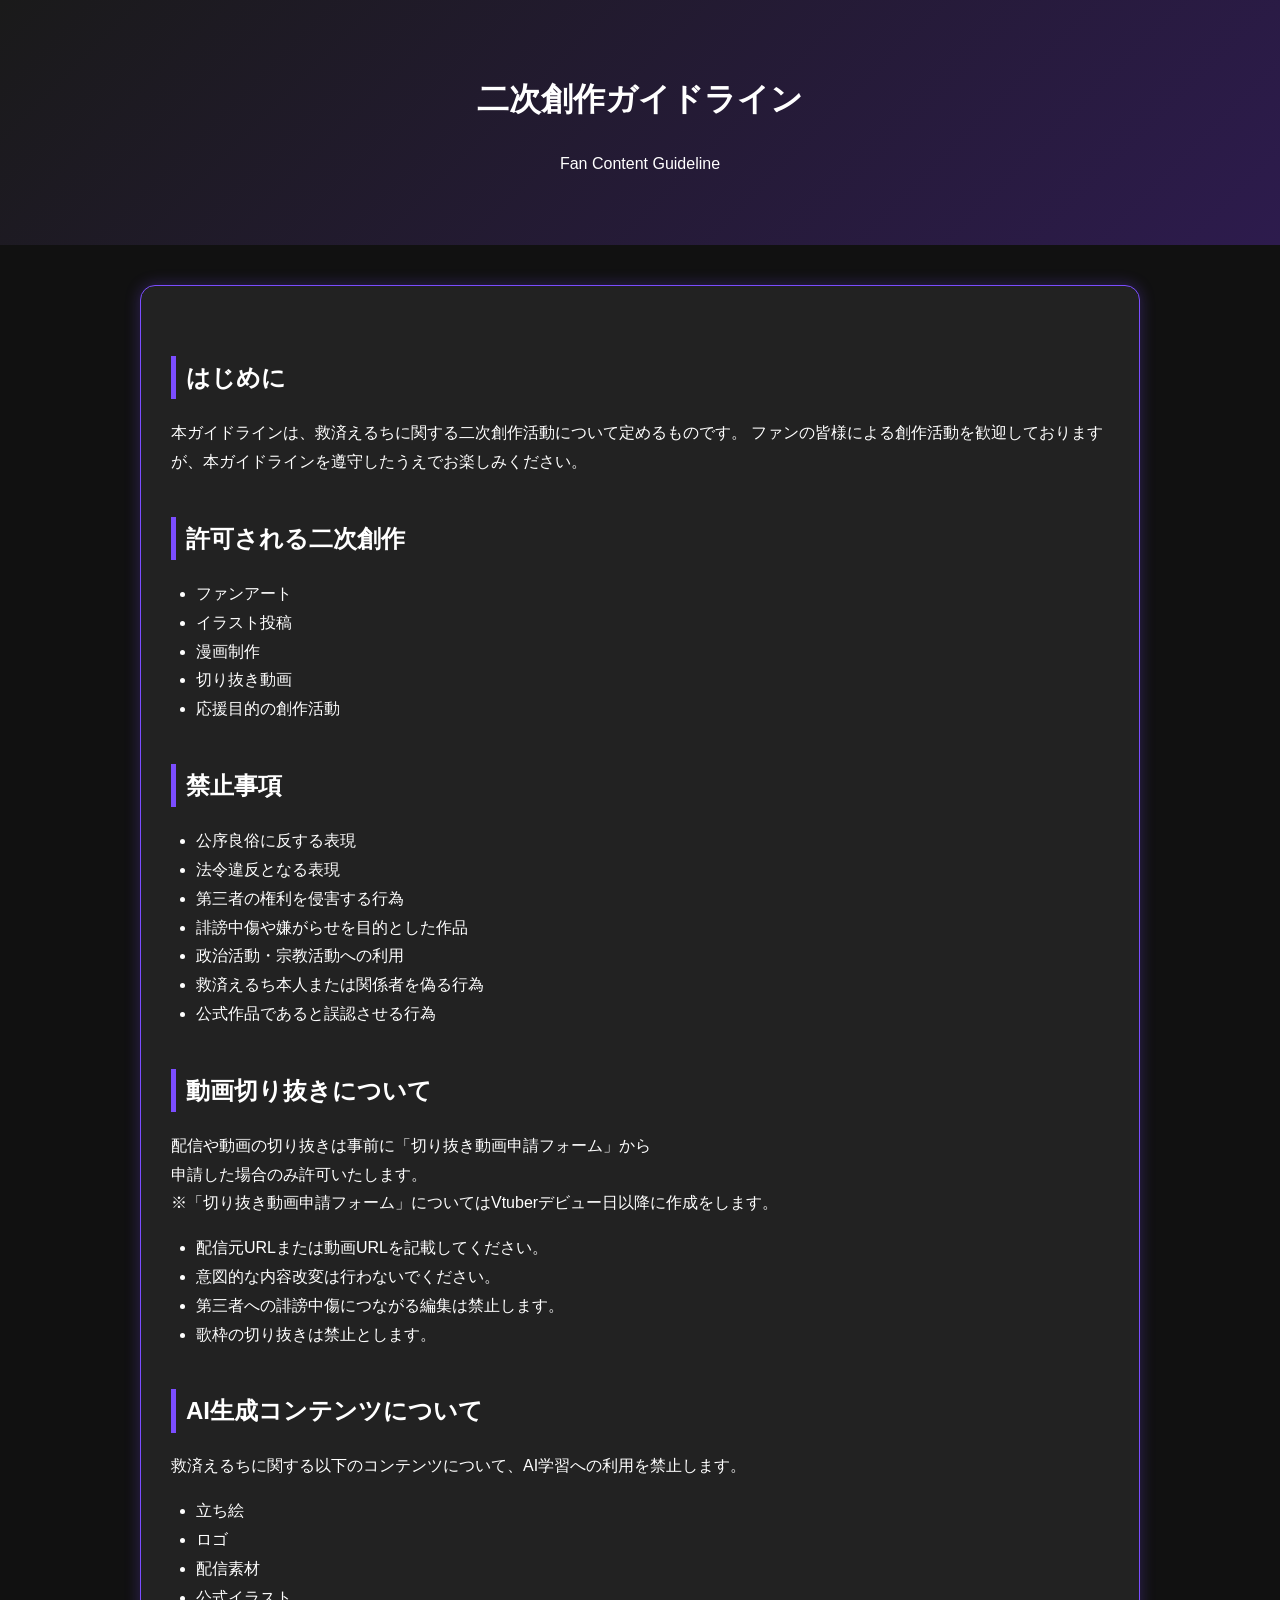
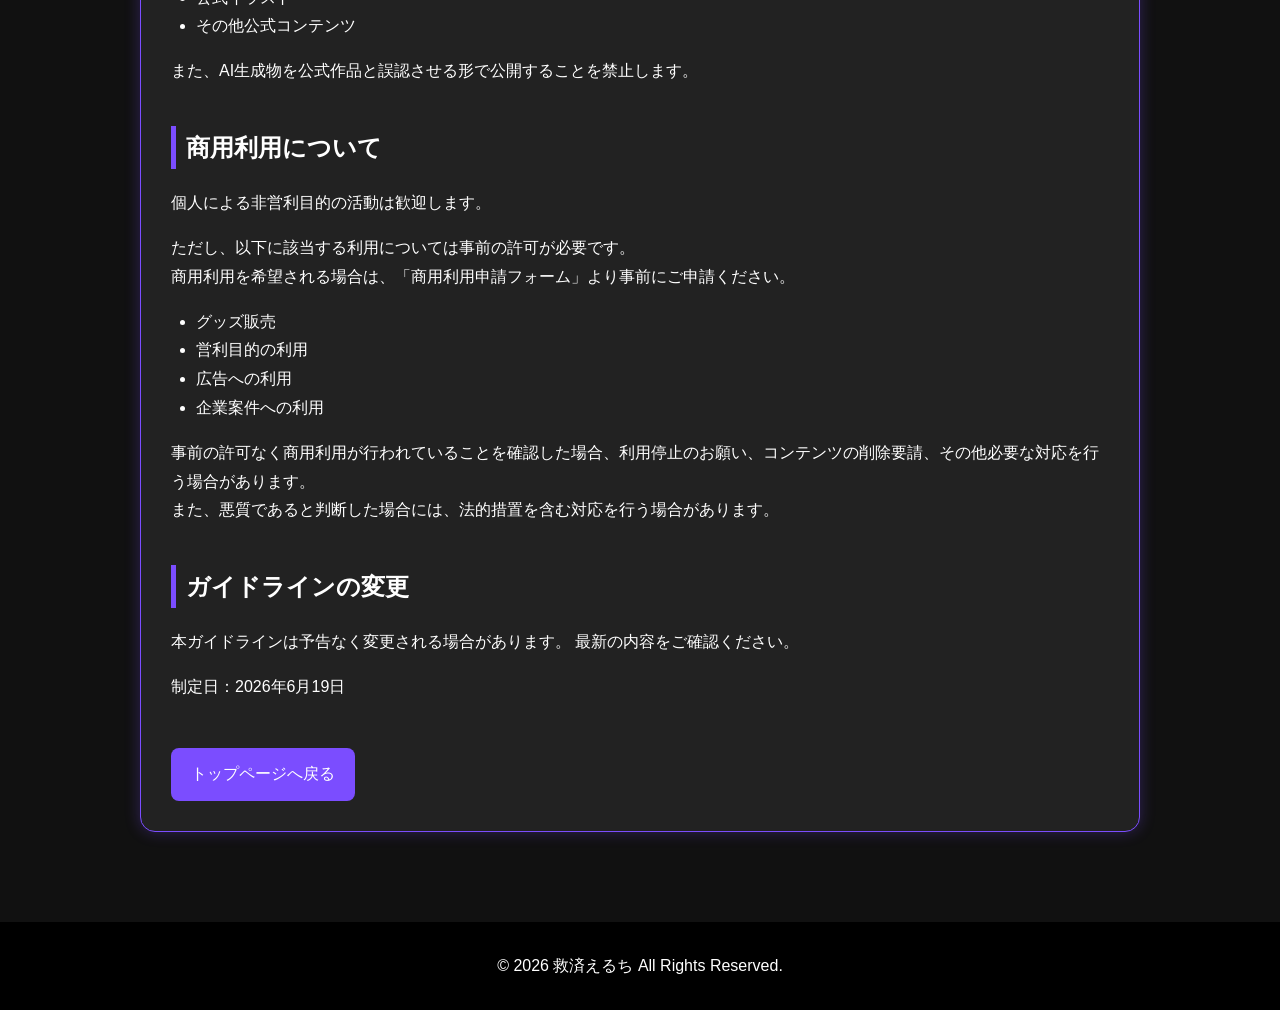
==== guideline.html @ 7af493a1 "Update guideline.html" ====
<!DOCTYPE html>
<html lang="ja">
<head>
    <meta charset="UTF-8">
    <meta name="viewport" content="width=device-width, initial-scale=1.0">
    <title>二次創作ガイドライン | 救済えるち 公式サイト</title>

    <style>
        body{
            margin:0;
            font-family:sans-serif;
            background:#111;
            color:white;
            line-height:1.8;
        }

        header{
            text-align:center;
            padding:50px 20px;
            background:linear-gradient(135deg,#1a1a1a,#2d1b4d);
        }

        main{
            max-width:1000px;
            margin:auto;
            padding:40px 20px;
        }

        .card{
            background:#222;
            border:1px solid #7b4dff;
            border-radius:15px;
            padding:30px;
            box-shadow:0 0 15px rgba(123,77,255,0.3);
        }

        h2{
            border-left:5px solid #7b4dff;
            padding-left:10px;
            margin-top:40px;
        }

        ul{
            padding-left:25px;
        }

        footer{
            text-align:center;
            padding:30px;
            background:#000;
            margin-top:50px;
        }

        .back-button{
            display:inline-block;
            margin-top:30px;
            padding:12px 20px;
            background:#7b4dff;
            color:white;
            text-decoration:none;
            border-radius:8px;
        }

        .back-button:hover{
            opacity:0.8;
        }
    </style>
</head>

<body>

<header>
    <h1>二次創作ガイドライン</h1>
    <p>Fan Content Guideline</p>
</header>

<main>

<div class="card">

<h2>はじめに</h2>

<p>
本ガイドラインは、救済えるちに関する二次創作活動について定めるものです。
ファンの皆様による創作活動を歓迎しておりますが、本ガイドラインを遵守したうえでお楽しみください。
</p>

<h2>許可される二次創作</h2>

<ul>
    <li>ファンアート</li>
    <li>イラスト投稿</li>
    <li>漫画制作</li>
    <li>切り抜き動画</li>
    <li>応援目的の創作活動</li>
</ul>

<h2>禁止事項</h2>

<ul>
    <li>公序良俗に反する表現</li>
    <li>法令違反となる表現</li>
    <li>第三者の権利を侵害する行為</li>
    <li>誹謗中傷や嫌がらせを目的とした作品</li>
    <li>政治活動・宗教活動への利用</li>
    <li>救済えるち本人または関係者を偽る行為</li>
    <li>公式作品であると誤認させる行為</li>
</ul>

<h2>動画切り抜きについて</h2>

<p>
配信や動画の切り抜きは事前に「切り抜き動画申請フォーム」から<br>
申請した場合のみ許可いたします。<br>
※「切り抜き動画申請フォーム」についてはVtuberデビュー日以降に作成をします。
</p>

<ul>
    <li>配信元URLまたは動画URLを記載してください。</li>
    <li>意図的な内容改変は行わないでください。</li>
    <li>第三者への誹謗中傷につながる編集は禁止します。</li>
    <li>歌枠の切り抜きは禁止とします。</li>
</ul>

<h2>AI生成コンテンツについて</h2>

<p>
救済えるちに関する以下のコンテンツについて、AI学習への利用を禁止します。
</p>

<ul>
    <li>立ち絵</li>
    <li>ロゴ</li>
    <li>配信素材</li>
    <li>公式イラスト</li>
    <li>その他公式コンテンツ</li>
</ul>

<p>
また、AI生成物を公式作品と誤認させる形で公開することを禁止します。
</p>

<h2>商用利用について</h2>

<p>
個人による非営利目的の活動は歓迎します。
</p>

<p>
ただし、以下に該当する利用については事前の許可が必要です。<br>
商用利用を希望される場合は、「商用利用申請フォーム」より事前にご申請ください。
</p>

<ul>
    <li>グッズ販売</li>
    <li>営利目的の利用</li>
    <li>広告への利用</li>
    <li>企業案件への利用</li>
</ul>

<p>
事前の許可なく商用利用が行われていることを確認した場合、利用停止のお願い、コンテンツの削除要請、その他必要な対応を行う場合があります。<br>
また、悪質であると判断した場合には、法的措置を含む対応を行う場合があります。
</p>

<h2>ガイドラインの変更</h2>

<p>
本ガイドラインは予告なく変更される場合があります。
最新の内容をご確認ください。
</p>

<p>
制定日：2026年6月19日
</p>

<a href="index.html" class="back-button">
    トップページへ戻る
</a>

</div>

</main>

<footer>
    © 2026 救済えるち All Rights Reserved.
</footer>

</body>
</html>
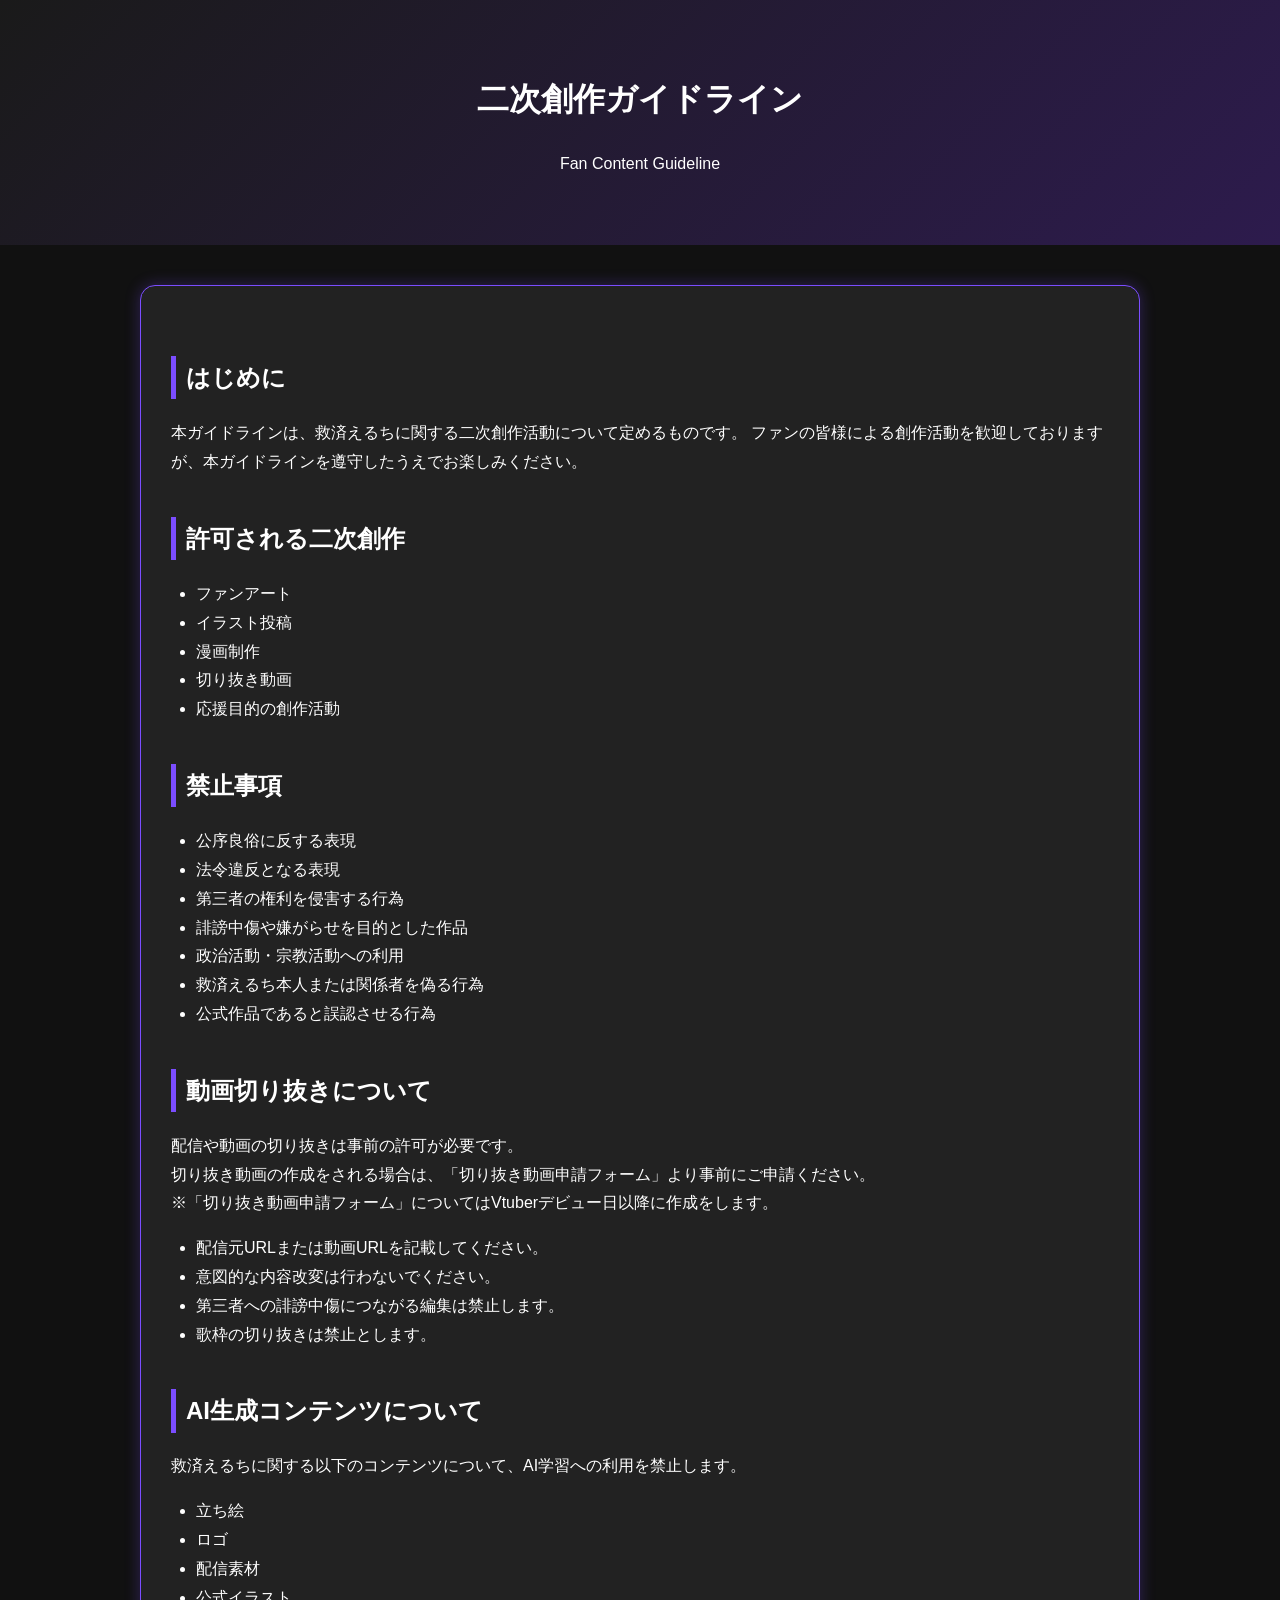
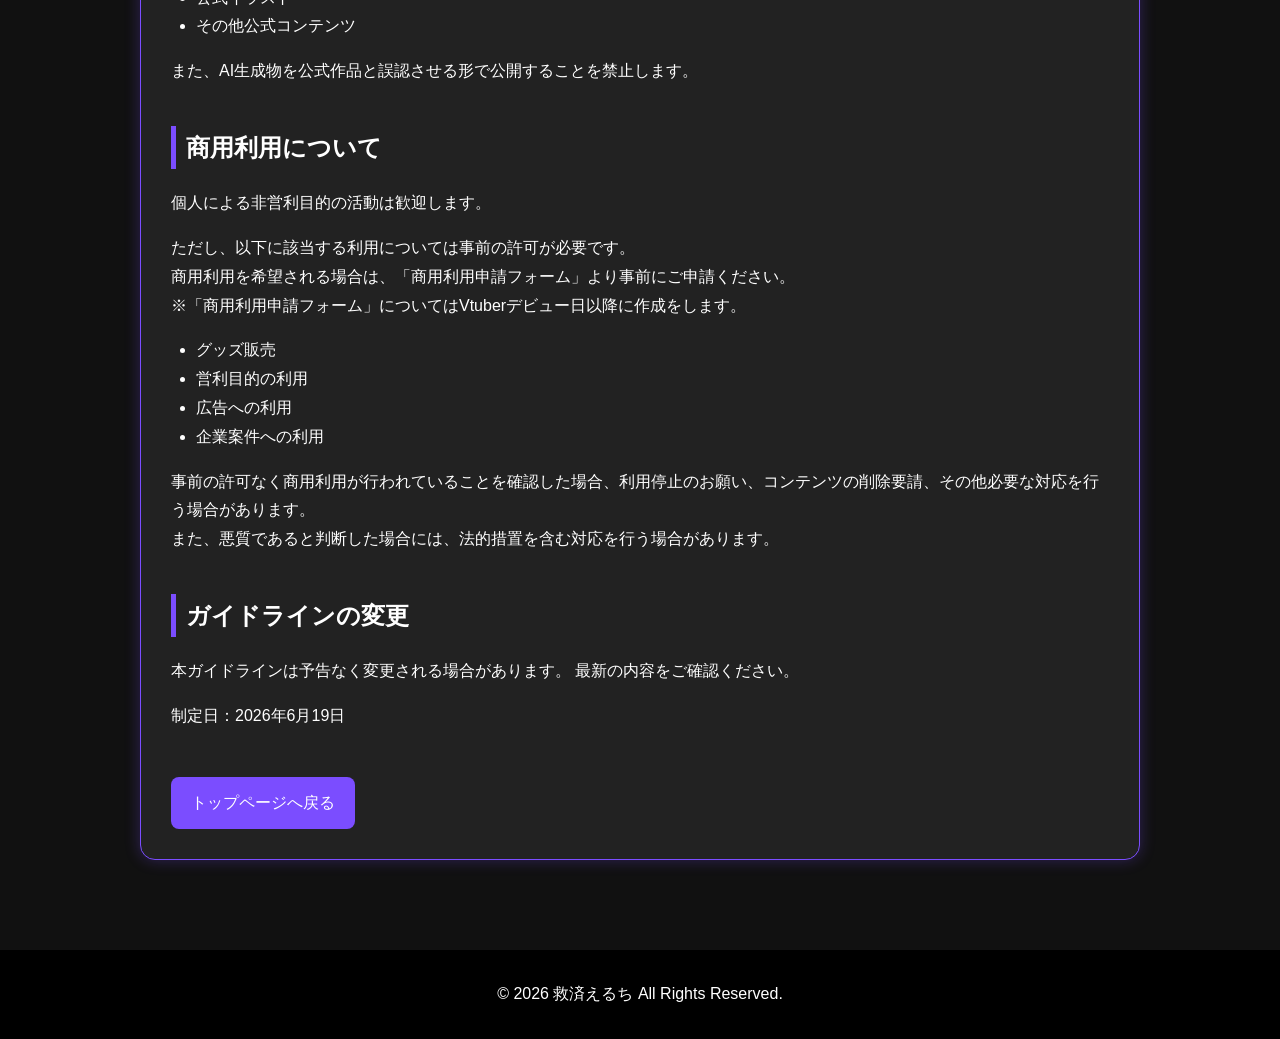
==== commit d3eae78e: "Update guideline.html" ====
--- a/guideline.html
+++ b/guideline.html
@@ -110,8 +110,8 @@
 <h2>動画切り抜きについて</h2>
 
 <p>
-配信や動画の切り抜きは事前に「切り抜き動画申請フォーム」から<br>
-申請した場合のみ許可いたします。<br>
+配信や動画の切り抜きは事前の許可が必要です。<br>
+切り抜き動画の作成をされる場合は、「切り抜き動画申請フォーム」より事前にご申請ください。<br>
 ※「切り抜き動画申請フォーム」についてはVtuberデビュー日以降に作成をします。
 </p>
 
@@ -148,7 +148,8 @@
 
 <p>
 ただし、以下に該当する利用については事前の許可が必要です。<br>
-商用利用を希望される場合は、「商用利用申請フォーム」より事前にご申請ください。
+商用利用を希望される場合は、「商用利用申請フォーム」より事前にご申請ください。<br>
+※「商用利用申請フォーム」についてはVtuberデビュー日以降に作成をします。
 </p>
 
 <ul>
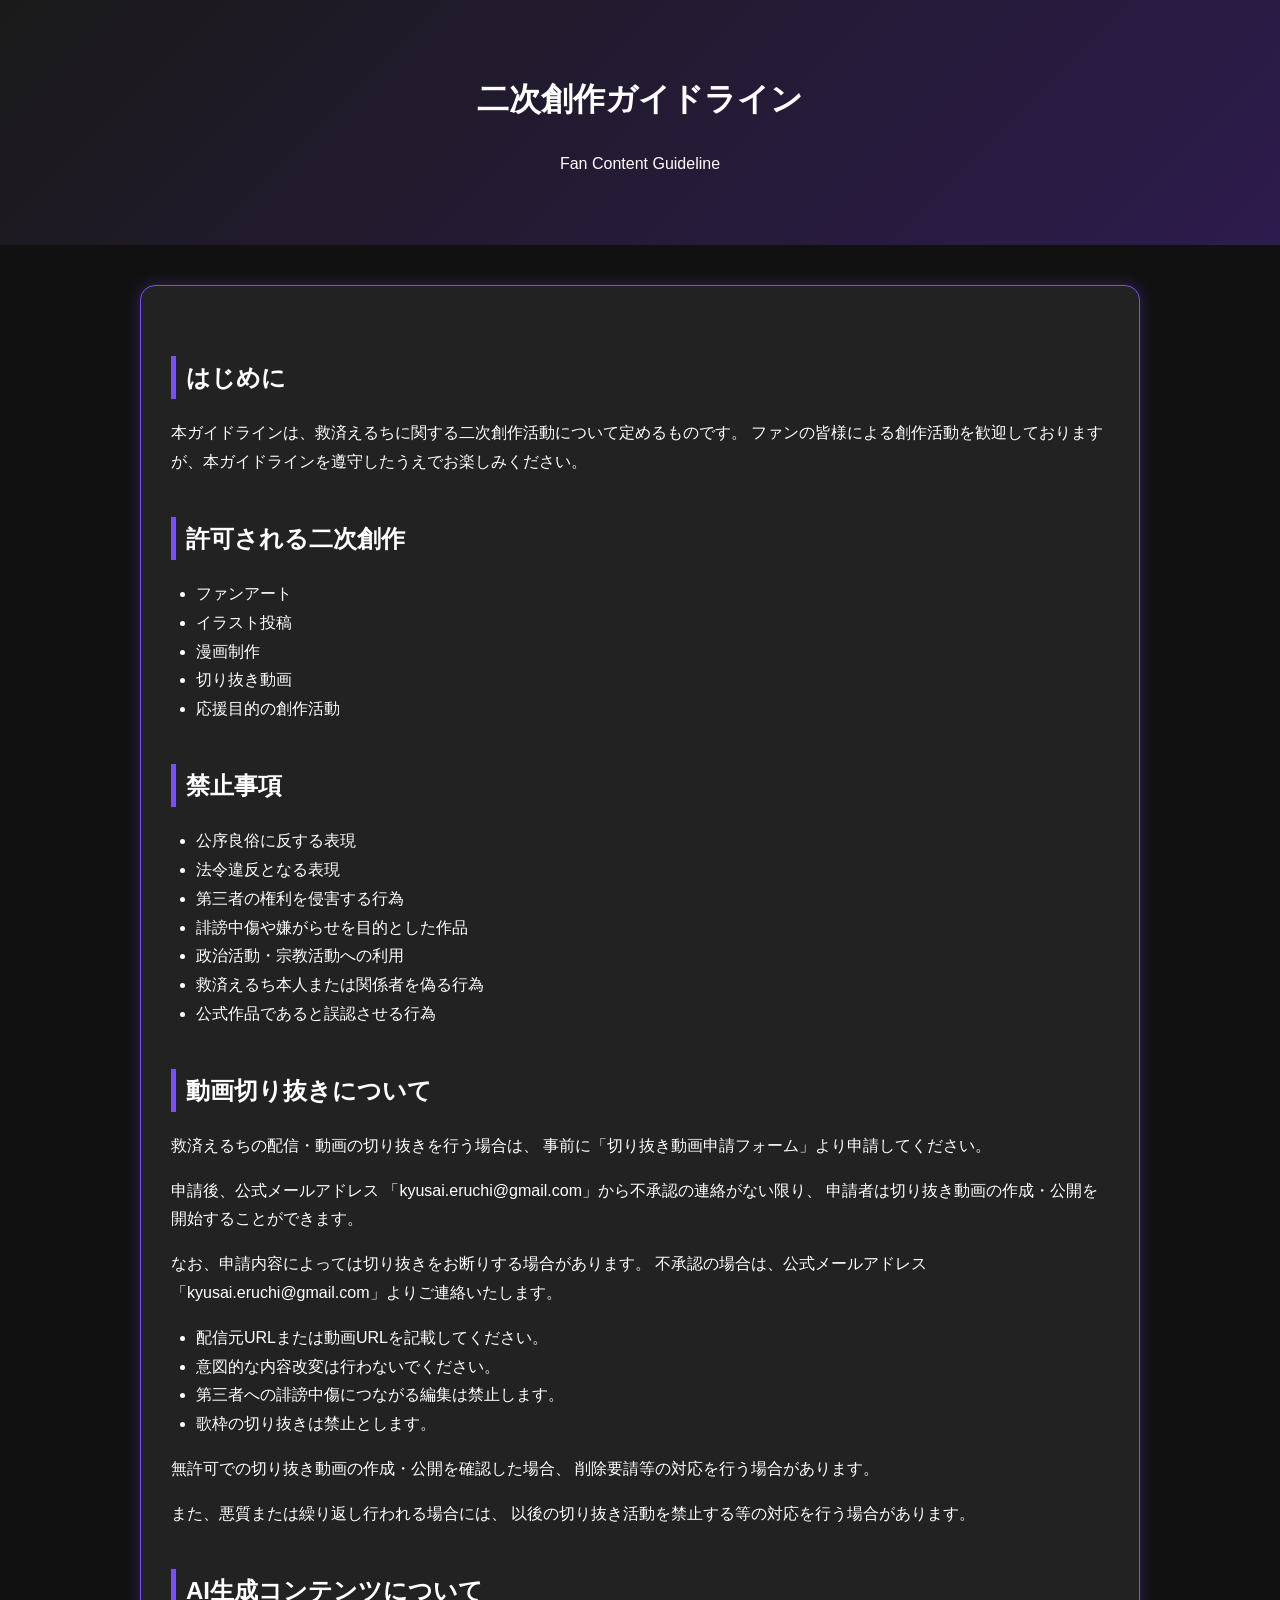
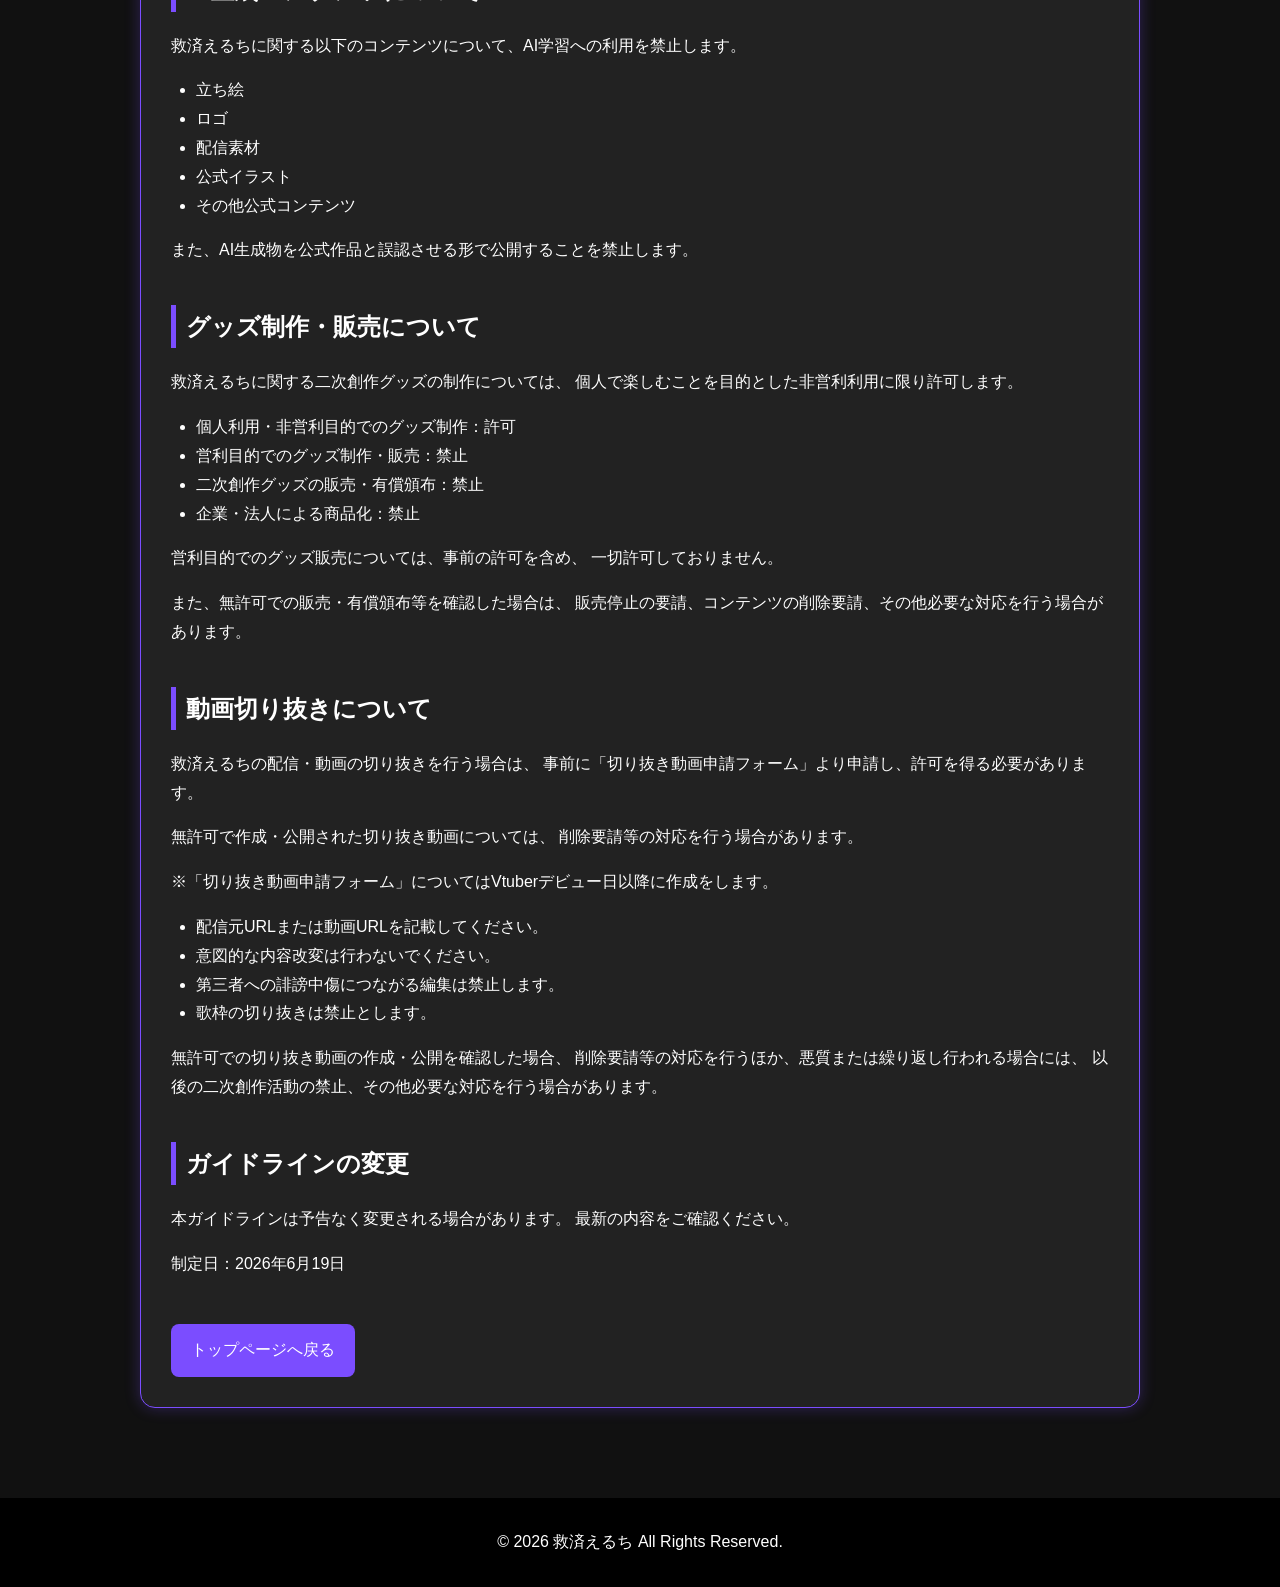
==== commit b1271c87: "Update guideline.html" ====
--- a/guideline.html
+++ b/guideline.html
@@ -12,6 +12,8 @@
             background:#111;
             color:white;
             line-height:1.8;
+
+            user-select:none;
         }
 
         header{
@@ -110,9 +112,20 @@
 <h2>動画切り抜きについて</h2>
 
 <p>
-配信や動画の切り抜きは事前の許可が必要です。<br>
-切り抜き動画の作成をされる場合は、「切り抜き動画申請フォーム」より事前にご申請ください。<br>
-※「切り抜き動画申請フォーム」についてはVtuberデビュー日以降に作成をします。
+救済えるちの配信・動画の切り抜きを行う場合は、
+事前に「切り抜き動画申請フォーム」より申請してください。
+</p>
+
+<p>
+申請後、公式メールアドレス
+「kyusai.eruchi@gmail.com」から不承認の連絡がない限り、
+申請者は切り抜き動画の作成・公開を開始することができます。
+</p>
+
+<p>
+なお、申請内容によっては切り抜きをお断りする場合があります。
+不承認の場合は、公式メールアドレス
+「kyusai.eruchi@gmail.com」よりご連絡いたします。
 </p>
 
 <ul>
@@ -121,6 +134,16 @@
     <li>第三者への誹謗中傷につながる編集は禁止します。</li>
     <li>歌枠の切り抜きは禁止とします。</li>
 </ul>
+
+<p>
+無許可での切り抜き動画の作成・公開を確認した場合、
+削除要請等の対応を行う場合があります。
+</p>
+
+<p>
+また、悪質または繰り返し行われる場合には、
+以後の切り抜き活動を禁止する等の対応を行う場合があります。
+</p>
 
 <h2>AI生成コンテンツについて</h2>
 
@@ -140,28 +163,58 @@
 また、AI生成物を公式作品と誤認させる形で公開することを禁止します。
 </p>
 
-<h2>商用利用について</h2>
-
-<p>
-個人による非営利目的の活動は歓迎します。
-</p>
-
-<p>
-ただし、以下に該当する利用については事前の許可が必要です。<br>
-商用利用を希望される場合は、「商用利用申請フォーム」より事前にご申請ください。<br>
-※「商用利用申請フォーム」についてはVtuberデビュー日以降に作成をします。
-</p>
-
-<ul>
-    <li>グッズ販売</li>
-    <li>営利目的の利用</li>
-    <li>広告への利用</li>
-    <li>企業案件への利用</li>
-</ul>
-
-<p>
-事前の許可なく商用利用が行われていることを確認した場合、利用停止のお願い、コンテンツの削除要請、その他必要な対応を行う場合があります。<br>
-また、悪質であると判断した場合には、法的措置を含む対応を行う場合があります。
+<h2>グッズ制作・販売について</h2>
+
+<p>
+救済えるちに関する二次創作グッズの制作については、
+個人で楽しむことを目的とした非営利利用に限り許可します。
+</p>
+
+<ul>
+    <li>個人利用・非営利目的でのグッズ制作：許可</li>
+    <li>営利目的でのグッズ制作・販売：禁止</li>
+    <li>二次創作グッズの販売・有償頒布：禁止</li>
+    <li>企業・法人による商品化：禁止</li>
+</ul>
+
+<p>
+営利目的でのグッズ販売については、事前の許可を含め、
+一切許可しておりません。
+</p>
+
+<p>
+また、無許可での販売・有償頒布等を確認した場合は、
+販売停止の要請、コンテンツの削除要請、その他必要な対応を行う場合があります。
+</p>
+
+
+<h2>動画切り抜きについて</h2>
+
+<p>
+救済えるちの配信・動画の切り抜きを行う場合は、
+事前に「切り抜き動画申請フォーム」より申請し、許可を得る必要があります。
+</p>
+
+<p>
+無許可で作成・公開された切り抜き動画については、
+削除要請等の対応を行う場合があります。
+</p>
+
+<p>
+※「切り抜き動画申請フォーム」についてはVtuberデビュー日以降に作成をします。
+</p>
+
+<ul>
+    <li>配信元URLまたは動画URLを記載してください。</li>
+    <li>意図的な内容改変は行わないでください。</li>
+    <li>第三者への誹謗中傷につながる編集は禁止します。</li>
+    <li>歌枠の切り抜きは禁止とします。</li>
+</ul>
+
+<p>
+無許可での切り抜き動画の作成・公開を確認した場合、
+削除要請等の対応を行うほか、悪質または繰り返し行われる場合には、
+以後の二次創作活動の禁止、その他必要な対応を行う場合があります。
 </p>
 
 <h2>ガイドラインの変更</h2>
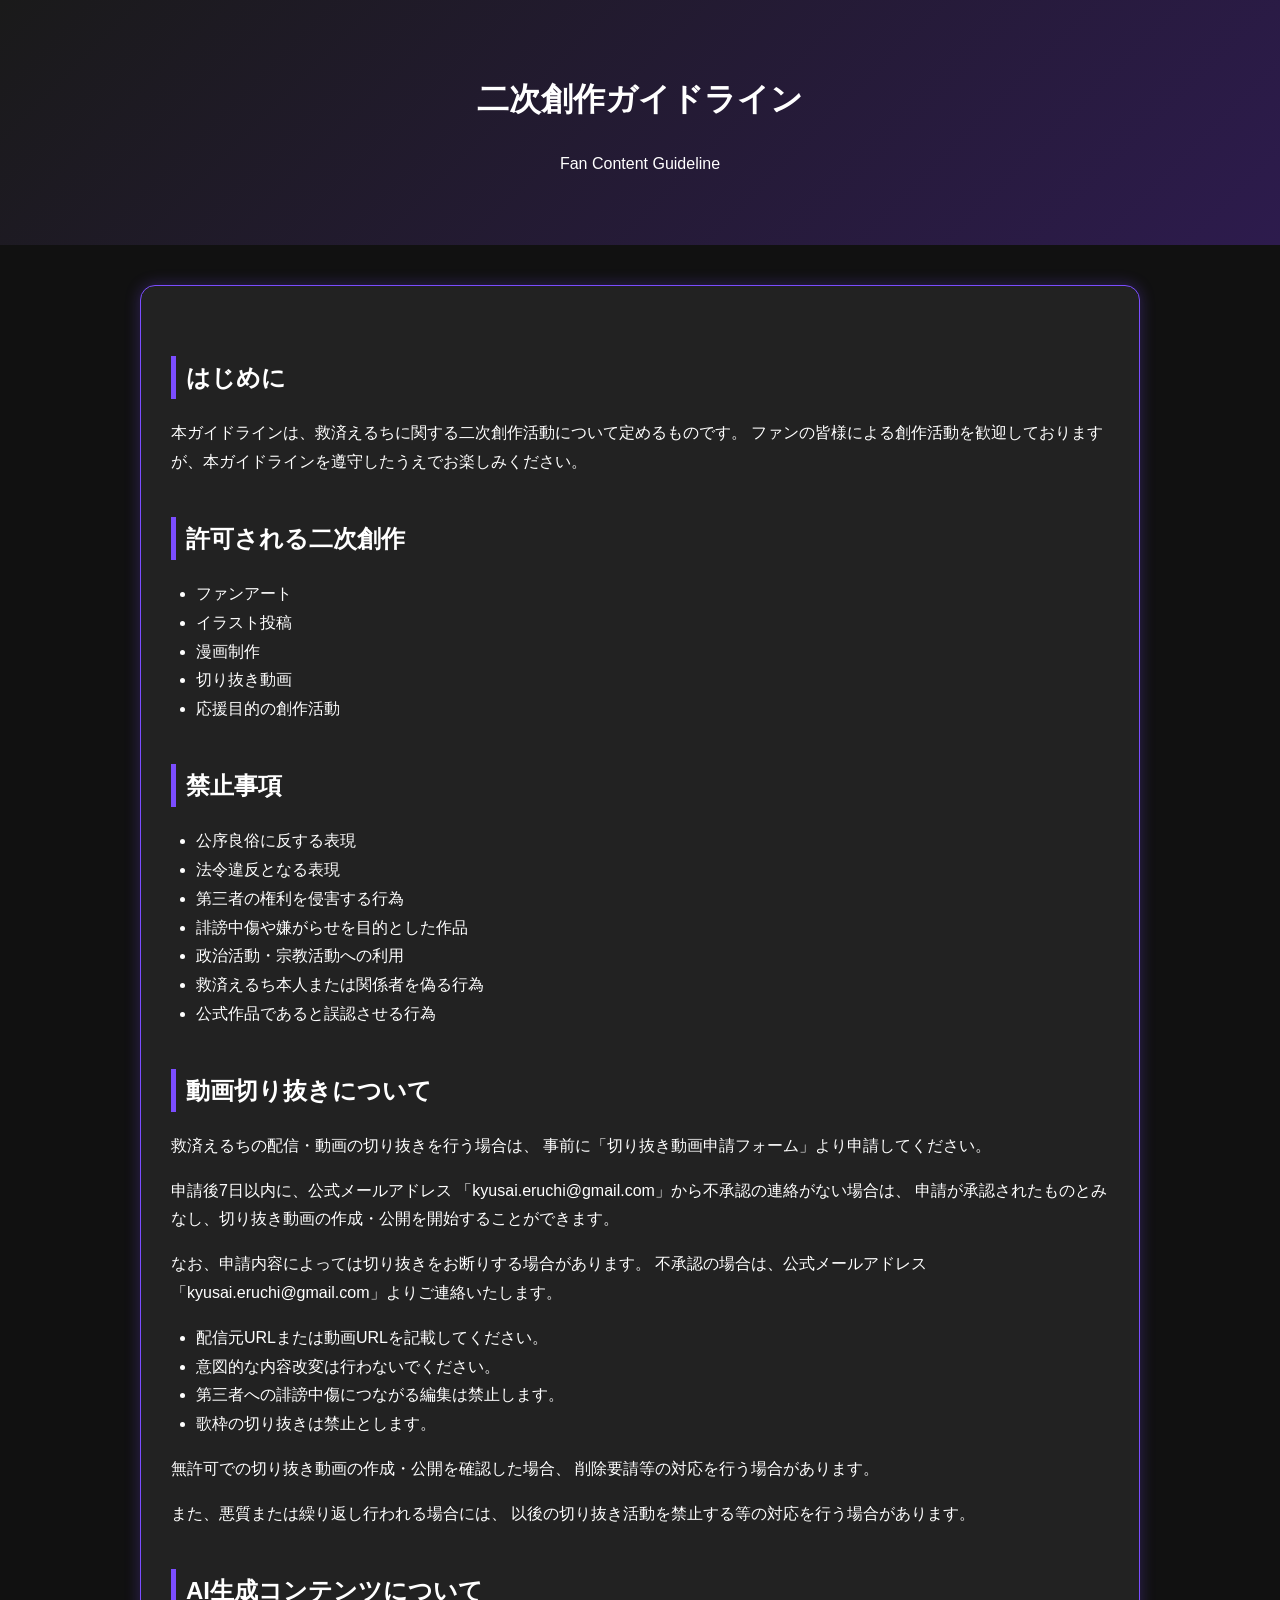
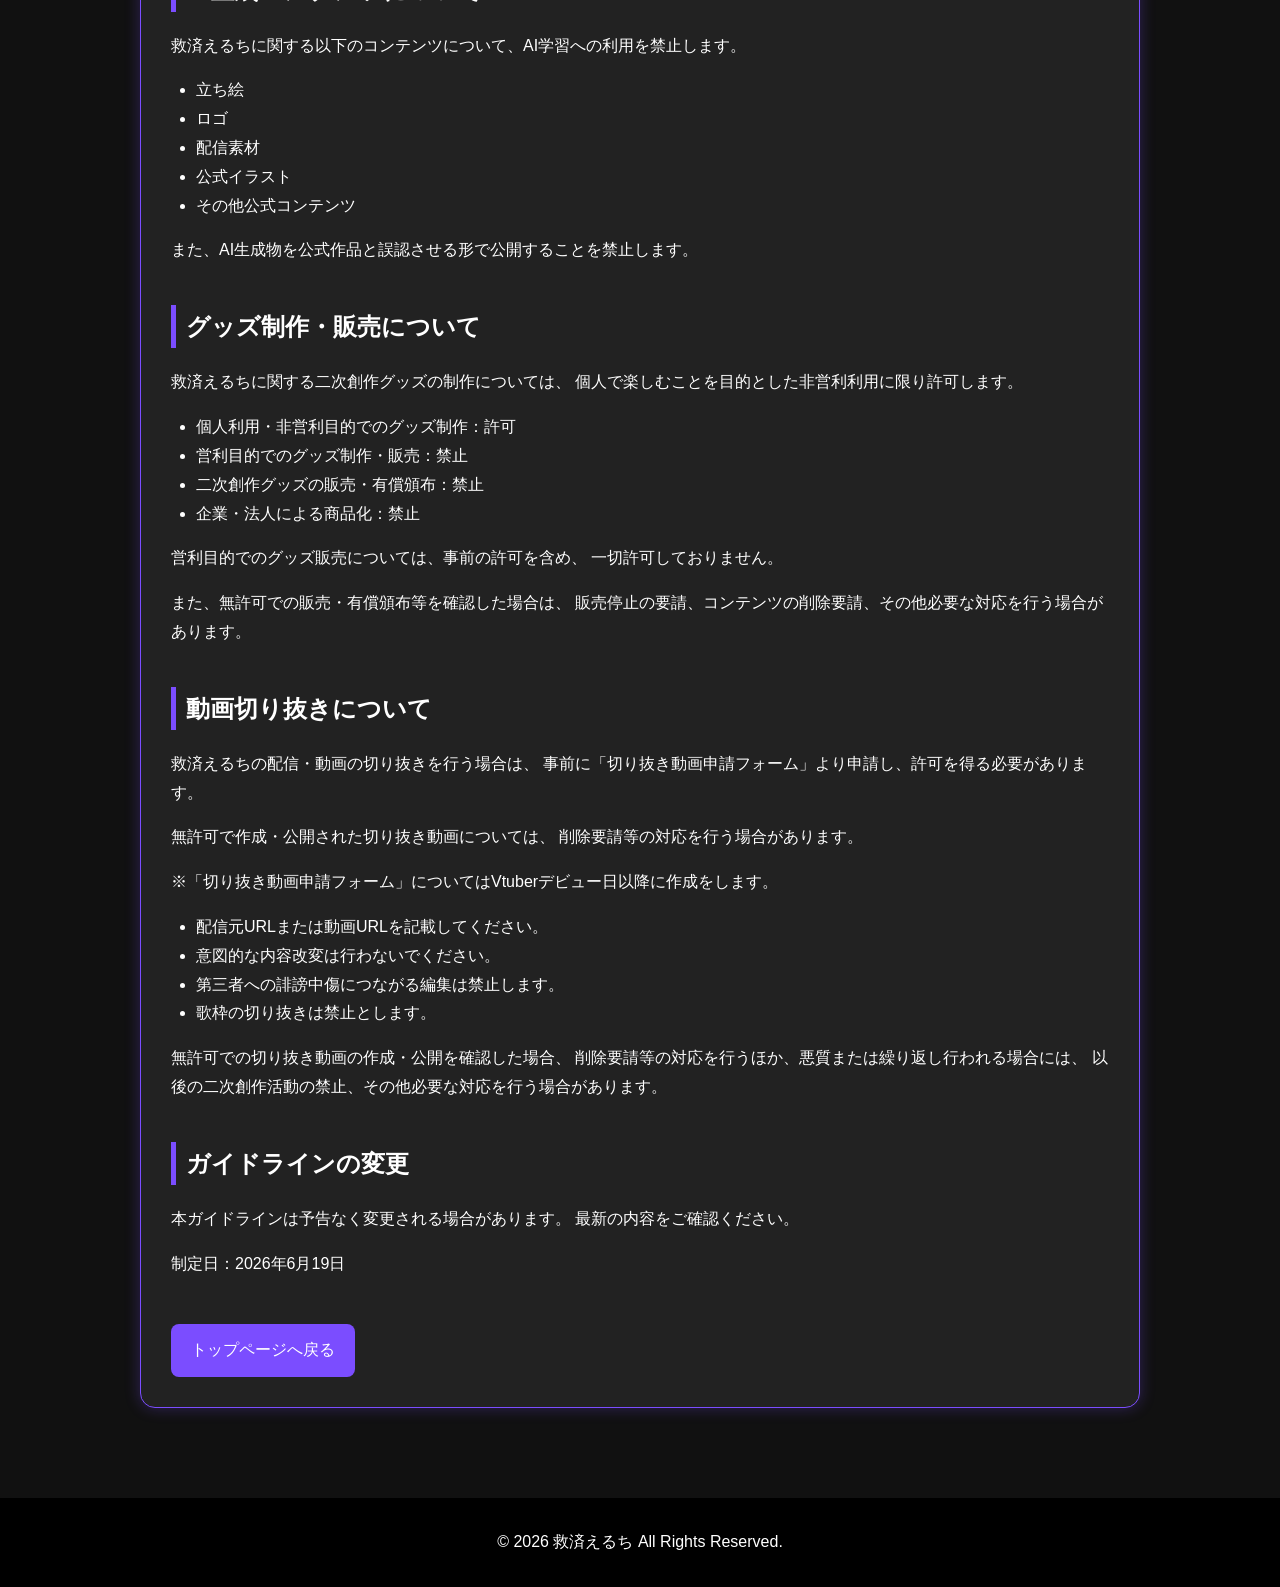
==== commit f3604335: "Update guideline.html" ====
--- a/guideline.html
+++ b/guideline.html
@@ -117,9 +117,9 @@
 </p>
 
 <p>
-申請後、公式メールアドレス
-「kyusai.eruchi@gmail.com」から不承認の連絡がない限り、
-申請者は切り抜き動画の作成・公開を開始することができます。
+申請後7日以内に、公式メールアドレス
+「kyusai.eruchi@gmail.com」から不承認の連絡がない場合は、
+申請が承認されたものとみなし、切り抜き動画の作成・公開を開始することができます。
 </p>
 
 <p>
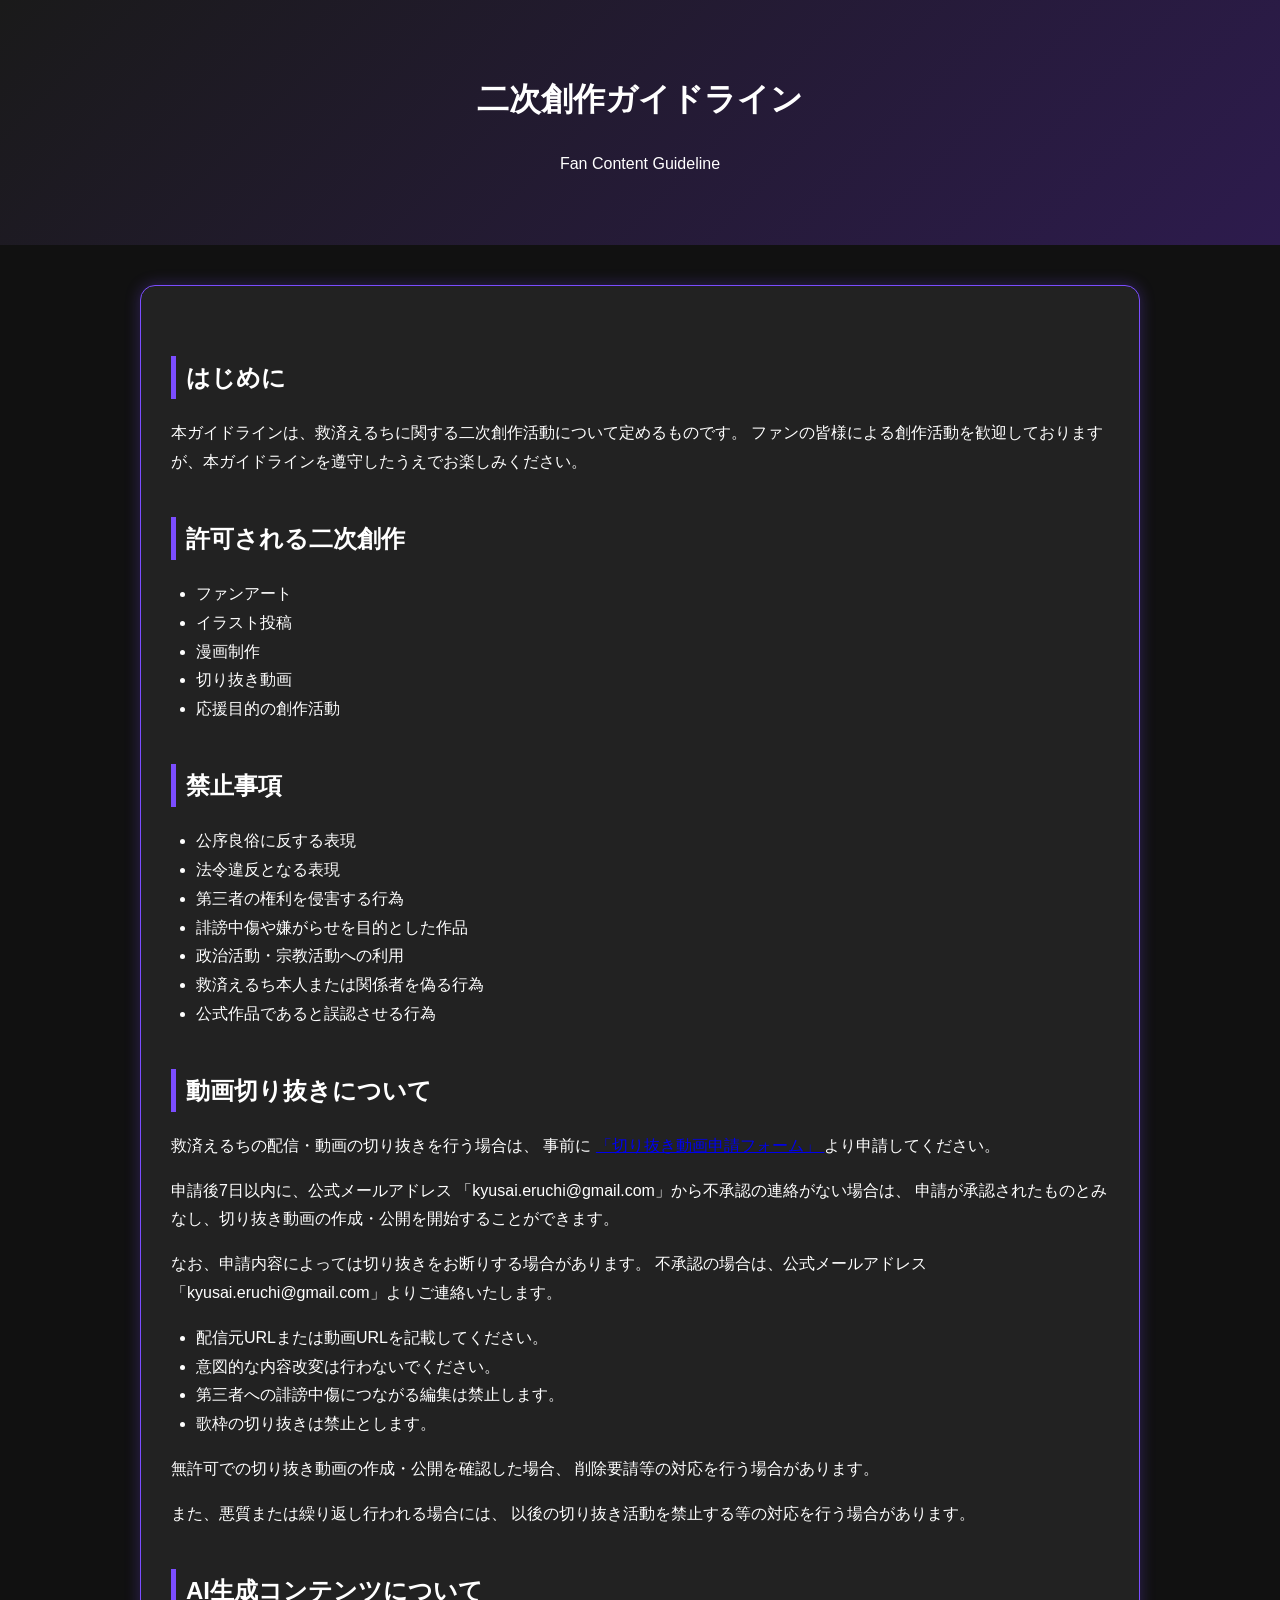
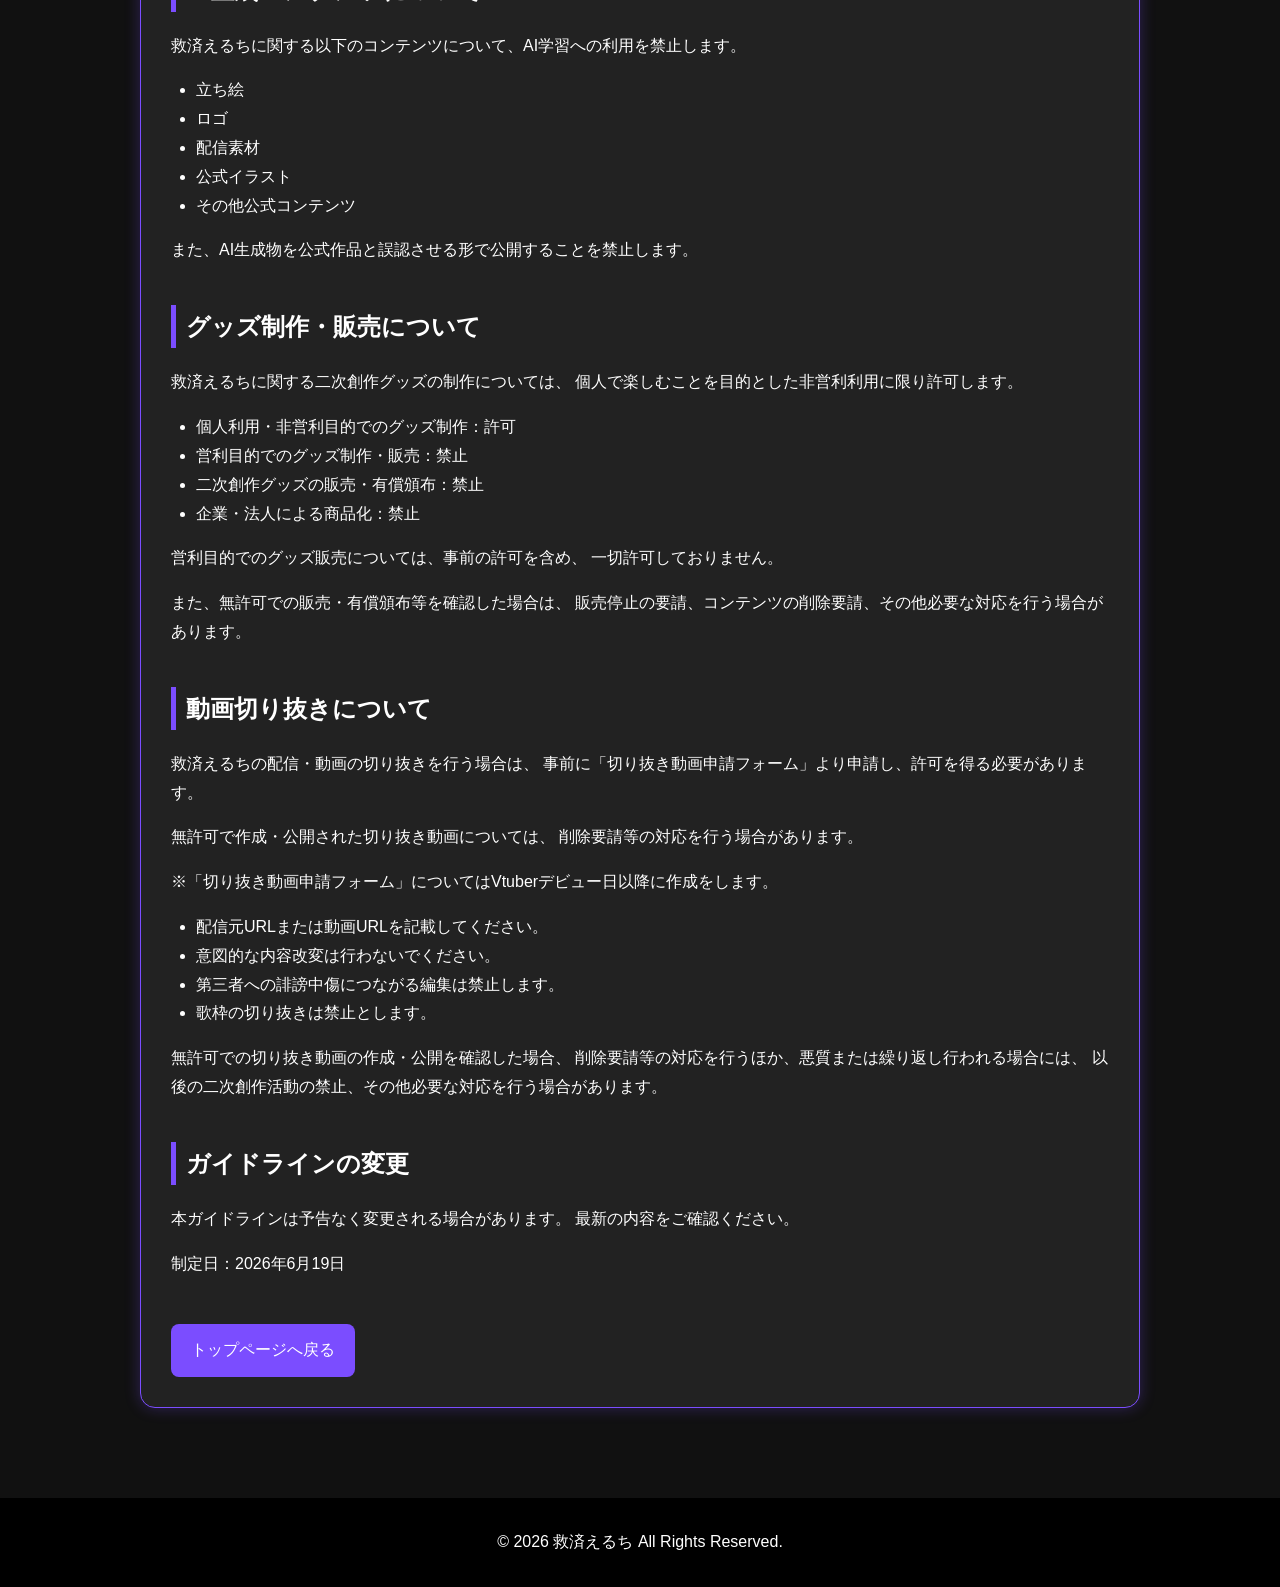
==== commit 6868551e: "Update guideline.html" ====
--- a/guideline.html
+++ b/guideline.html
@@ -113,7 +113,11 @@
 
 <p>
 救済えるちの配信・動画の切り抜きを行う場合は、
-事前に「切り抜き動画申請フォーム」より申請してください。
+事前に
+<a href="https://forms.gle/kazEnap9CJrDQMPX6" target="_blank" rel="noopener noreferrer">
+「切り抜き動画申請フォーム」
+</a>
+より申請してください。
 </p>
 
 <p>
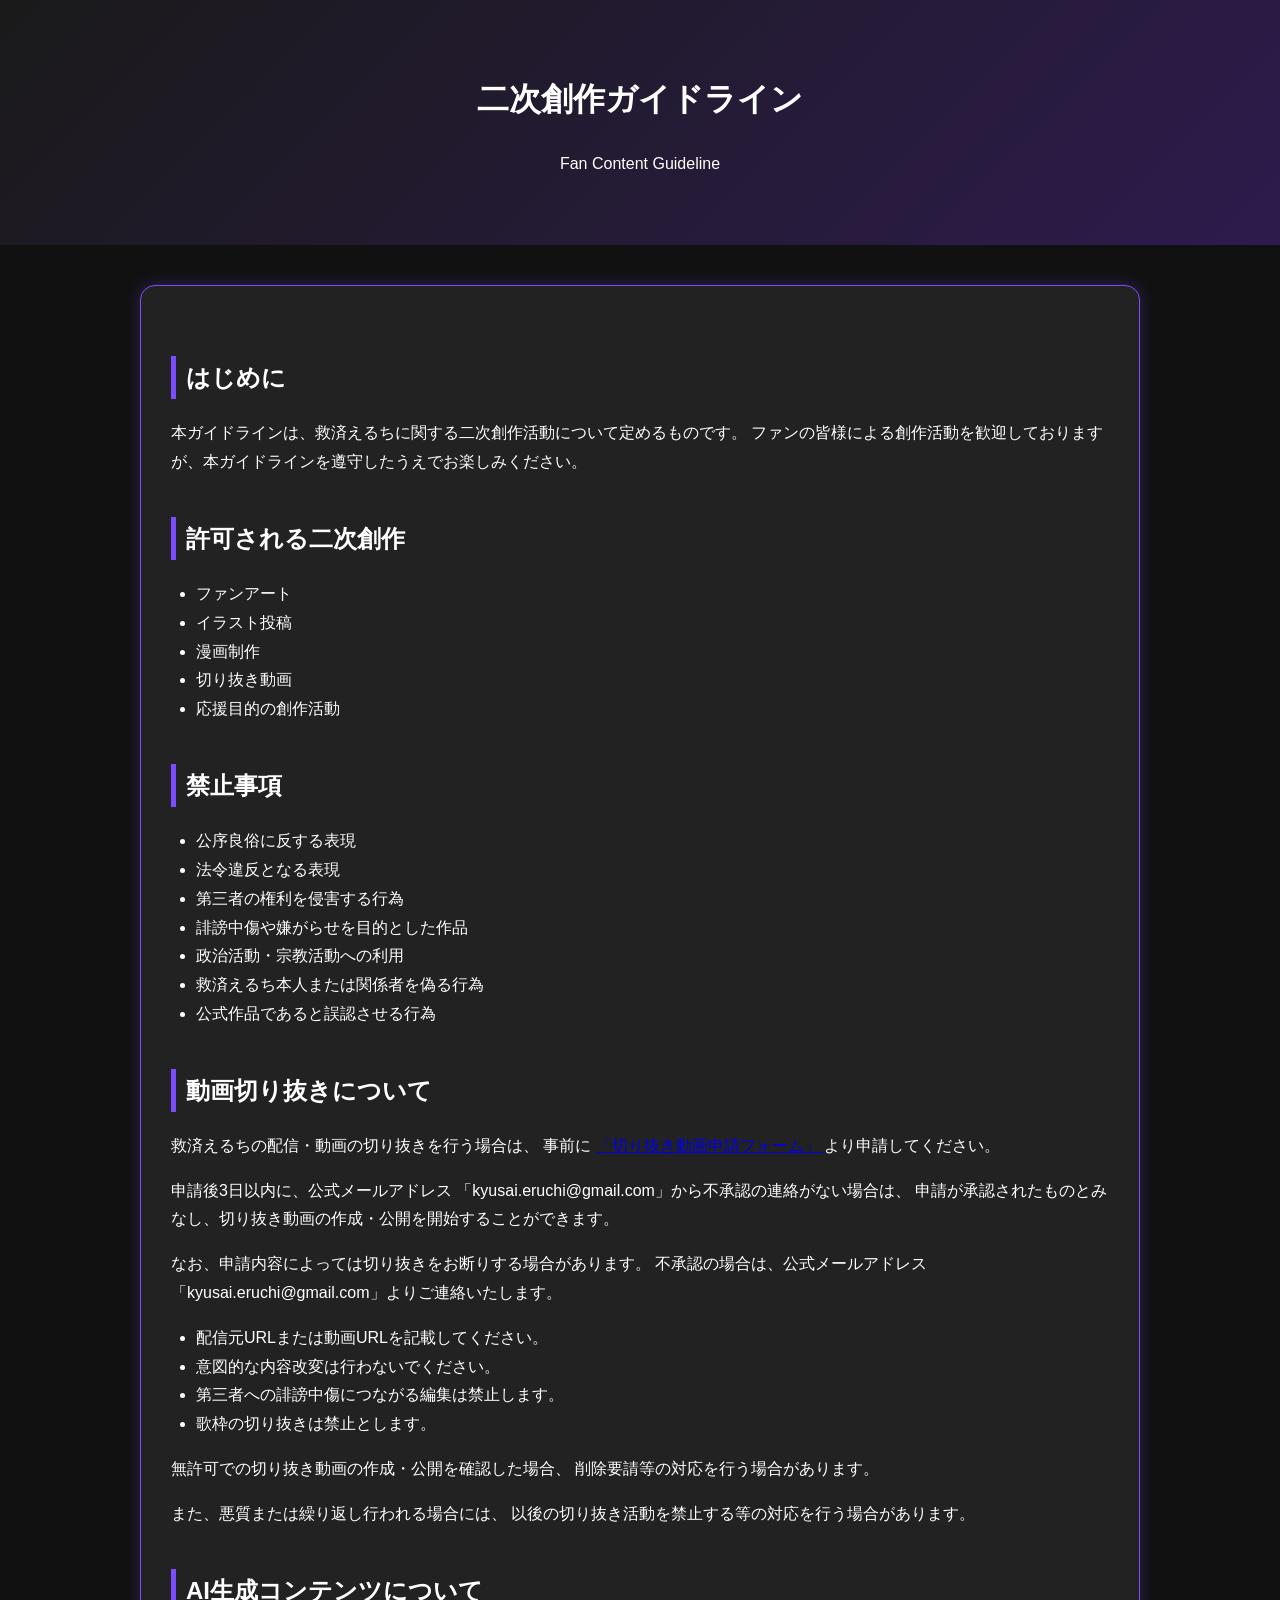
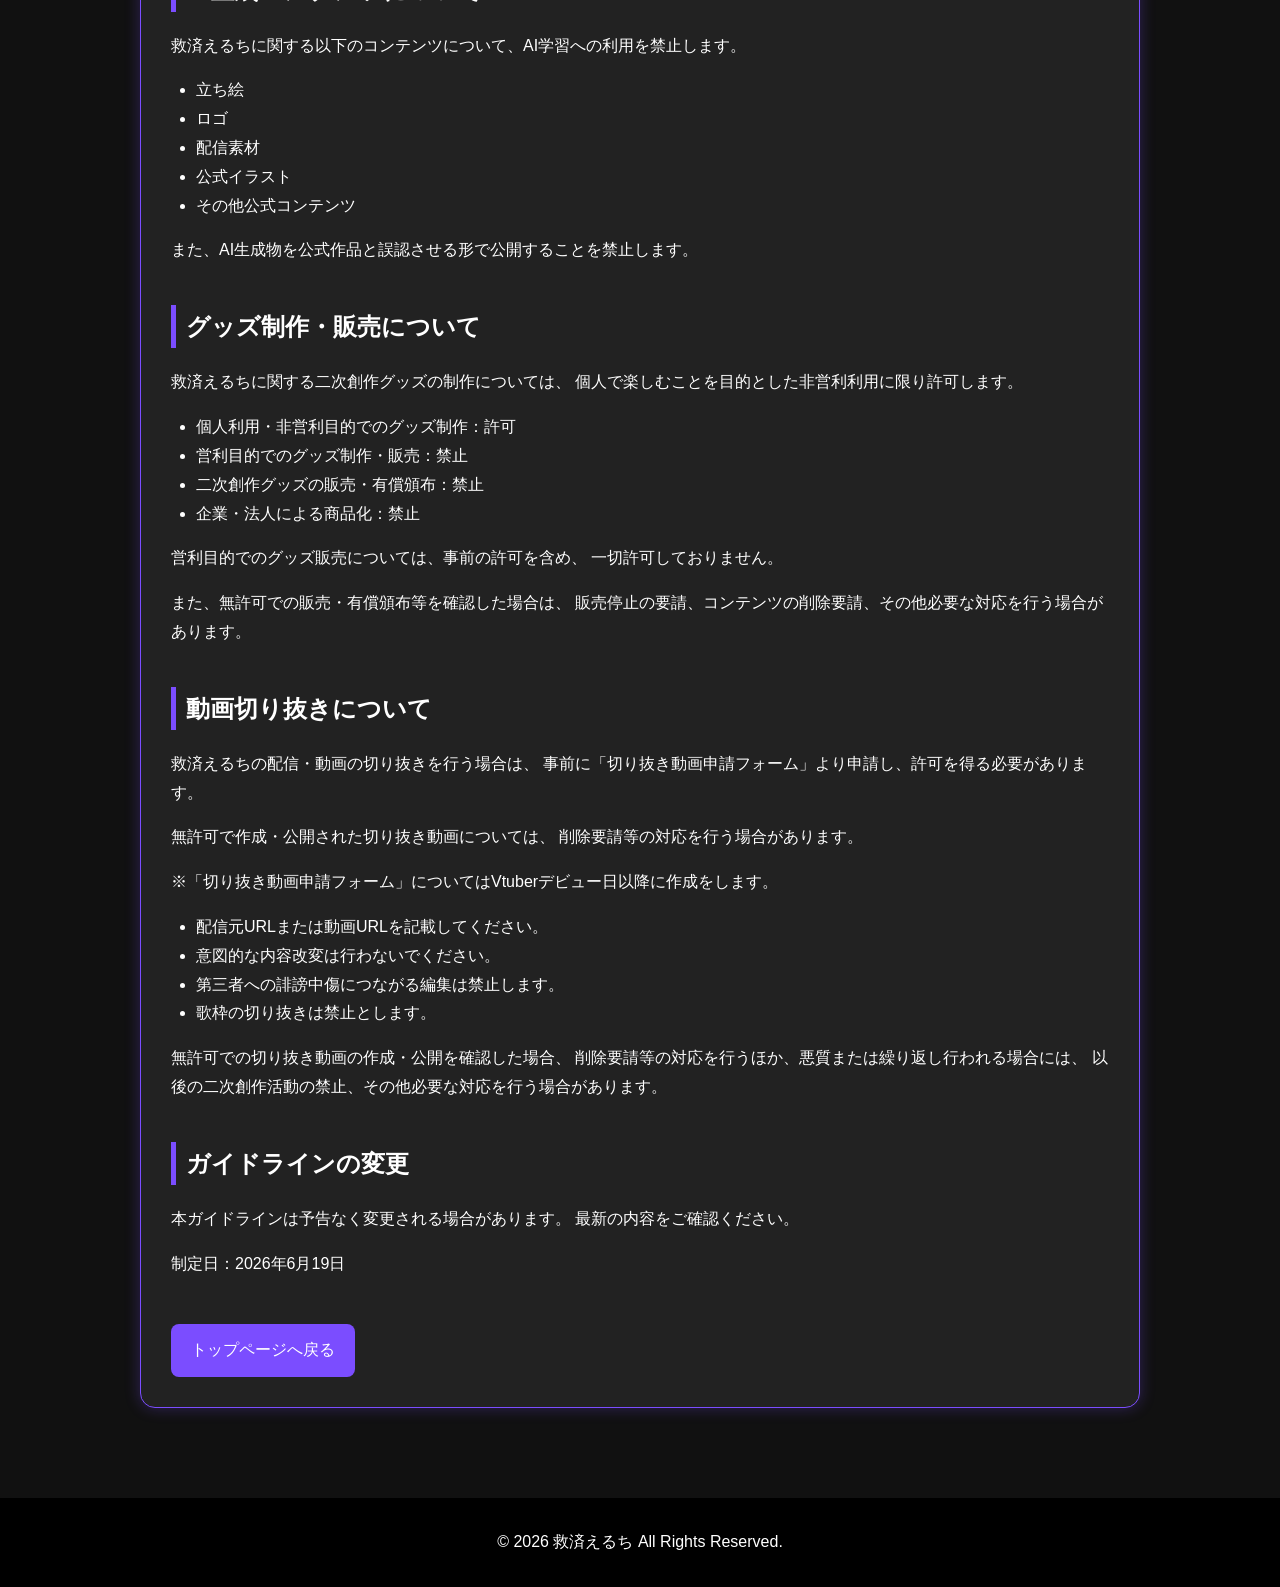
==== commit fa66fc3c: "Update guideline.html" ====
--- a/guideline.html
+++ b/guideline.html
@@ -121,7 +121,7 @@
 </p>
 
 <p>
-申請後7日以内に、公式メールアドレス
+申請後3日以内に、公式メールアドレス
 「kyusai.eruchi@gmail.com」から不承認の連絡がない場合は、
 申請が承認されたものとみなし、切り抜き動画の作成・公開を開始することができます。
 </p>
